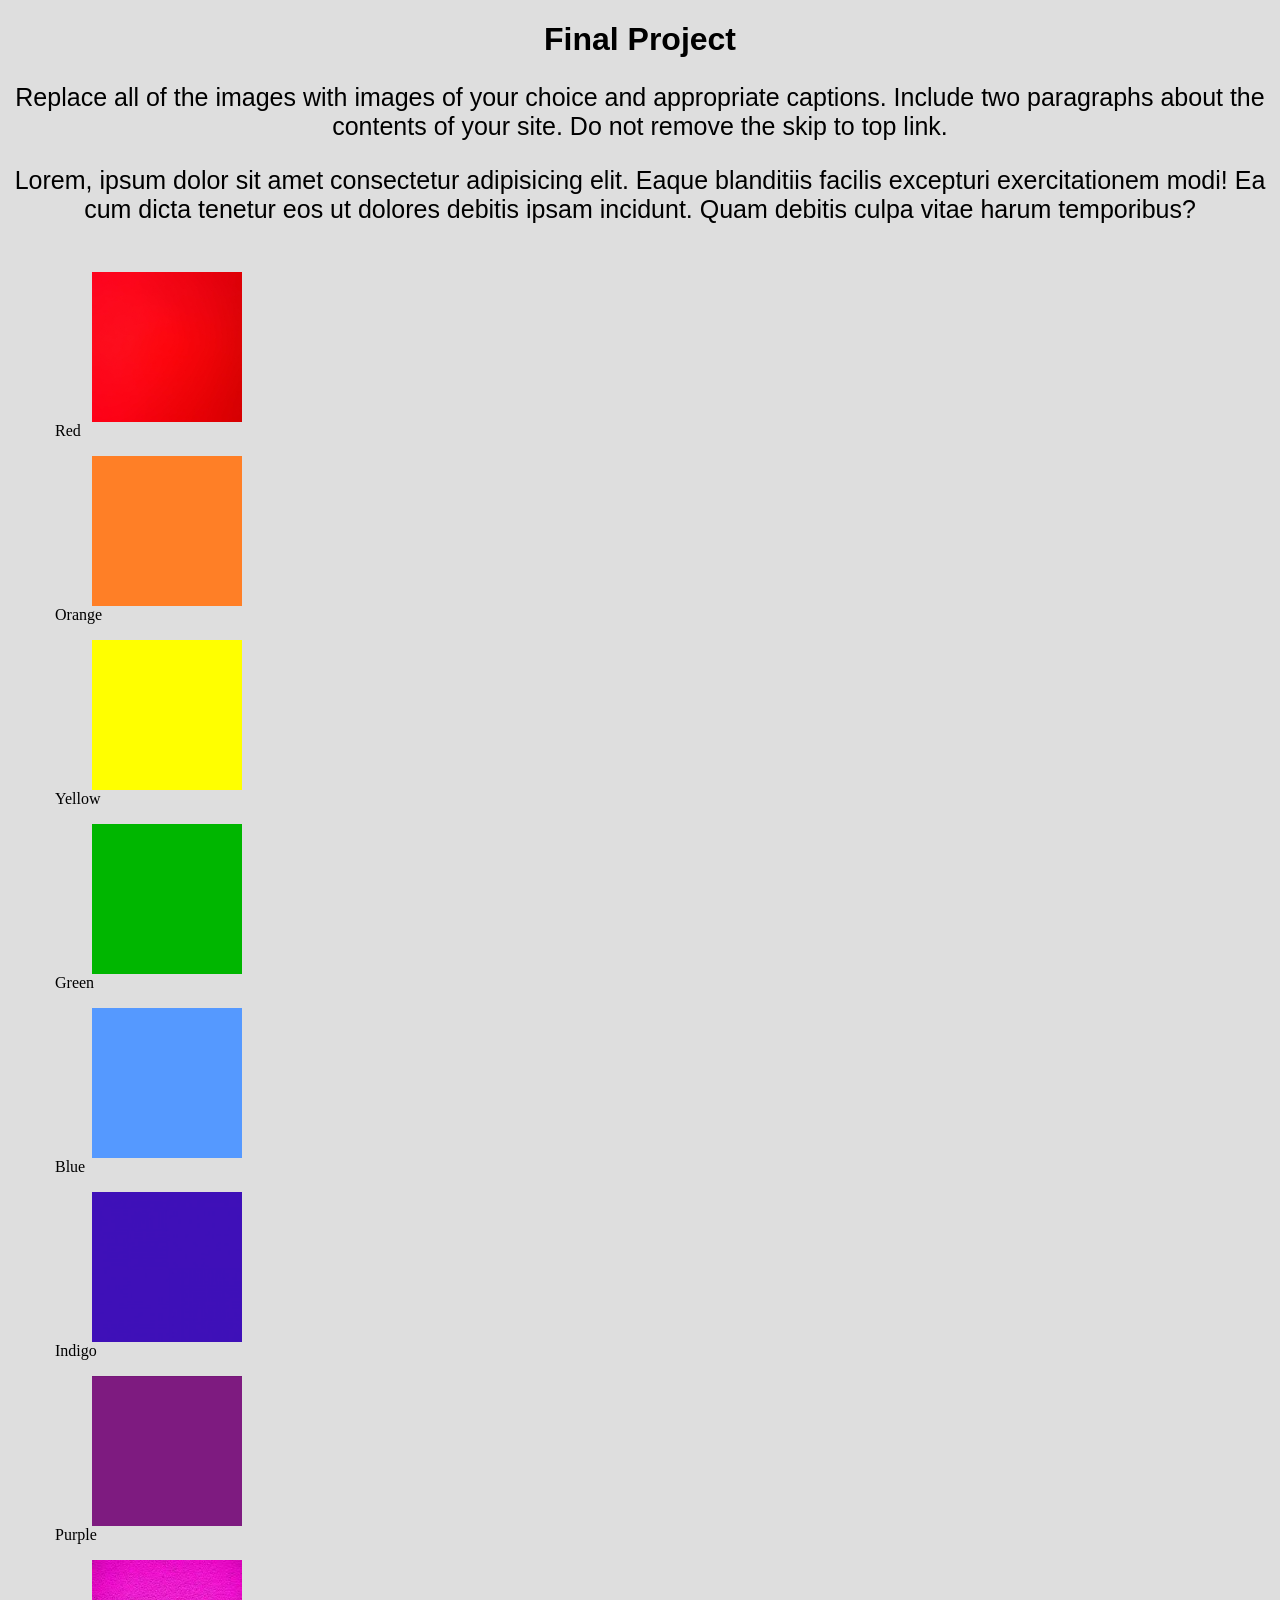
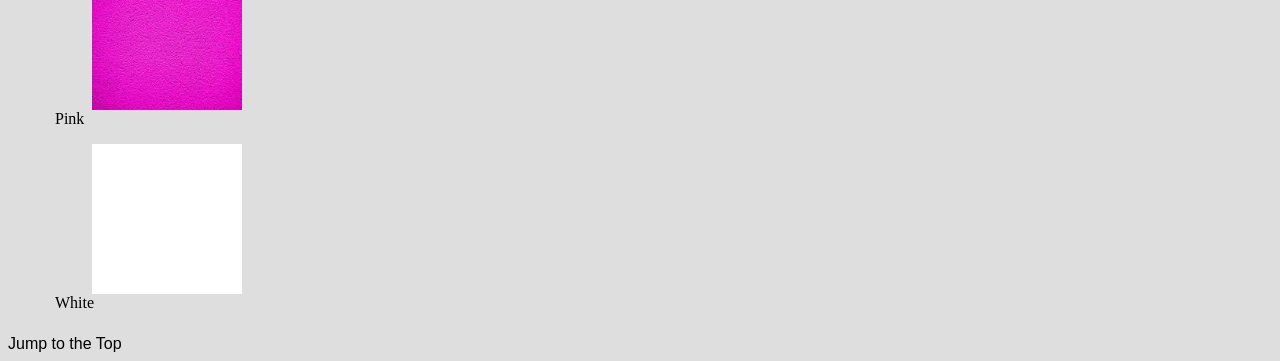
==== final/index.html @ 25160b41 "prep for final Files have been setup for the final project" ====
<!DOCTYPE html>
<html lang="en">

<head>
  <meta charset="UTF-8">
  <meta http-equiv="X-UA-Compatible" content="IE=edge">
  <meta name="viewport" content="width=device-width, initial-scale=1.0">
  <title>Final Project</title>
  <link rel="stylesheet" href="css/style.css">
</head>

<body>
  <header>
    <h1 id="top">Final Project</h1>
  </header>

  <main>
    <p>Replace all of the images with images of your choice and appropriate captions. Include two paragraphs about the contents of your site.  Do not remove the skip to top link.</p>

    <p>Lorem, ipsum dolor sit amet consectetur adipisicing elit. Eaque blanditiis facilis excepturi exercitationem modi! Ea cum dicta tenetur eos ut dolores debitis ipsam incidunt. Quam debitis culpa vitae harum temporibus?</p>
    
    <div class = "grid">
        <figure>
        <img src="images/Red.jpeg" alt="Red" width="200">
        <figcaption>Red</figcaption>
        </figure>
        <figure>
        <img src="images/Orange.png" alt="Orange" width="200">
        <figcaption>Orange</figcaption>
        </figure>
        <figure>
        <img src="images/Yellow.png" alt="Yellow" width="200">
        <figcaption>Yellow</figcaption>
        </figure>
        <figure>
        <img src="images/Green.png" alt="Green" width="200">
        <figcaption>Green</figcaption>
        </figure>
        <figure>
        <img src="images/Blue.png" alt="Blue" width="200">
        <figcaption>Blue</figcaption>
        </figure>
        <figure>
        <img src="images/Indigo.jpeg" alt="Indigo" width="200">
        <figcaption>Indigo</figcaption>
        </figure>
        <figure>
        <img src="images/Purple.png" alt="Purple" width="200">
        <figcaption>Purple</figcaption>
        </figure>
        <figure>
        <img src="images/Pink.jpeg" alt="Pink" width="200">
        <figcaption>Pink</figcaption>
        </figure>
        <figure>
        <img src="images/White.png" alt="White" width="200">
        <figcaption>White</figcaption>
        </figure>
    </div>
  </main>

  <footer>
    <a href="#top">Jump to the Top</a>
  </footer>
</body>

</html>
---- final/css/style.css ----
body {
    background-color: #dedede;
}

h1 {
    text-align: center;
    font-family:Arial, sans-serif;
    font-size: 32px;
}

a {
    color: #000;
    text-decoration: none;
    font-family:Arial, sans-serif;
}

p {
   font-size: 25px;
   font-family:Arial, sans-serif;
}

img{
  width:100%;
}


p{
  text-align:center;
}

div img{
    width:150px;
    height: 150px;
    display:block;
    margin:auto;
}

div{
  display: inline-block;
  width: 24%;
  margin: 5px;
  padding: 2px;
}



























/* 
main {
    border: 5px #000 solid;
    margin: 10px;
}
 */
/* 

.container {
    display: grid;
    grid-template-columns: 1fr;
    justify-items: center;
}
 */
/* img{
    width: 200px;
    height: 200px;
    padding: 5px;
} */

/* .child {
    position: relative;
    display: inline-block;
    border: 5px black solid;
    margin: 5px;
    border-radius: 5px;
} */

/* 

.label {
    display: none;
    position: absolute;
    top: 40%;
    left: 40%;
} */
/* 
.button {
    display: inline-block;
    border: 2px solid #000;
    padding: 5px;
    border-radius: 25px;
}
 */
/* 
.button:hover {
    background-color:#fff;
} */

/* 
footer {
    display: flex;
    justify-content: center;
} */

/* 
header {
    border-radius: 5px;
    border: 5px #000 solid;
    margin: 10px;
} */

/* 
.label {
    display: none;
    position: absolute;
    top: 40%;
    left: 40%;
} */
/* 
.child:hover .label {
    display: block;
} */
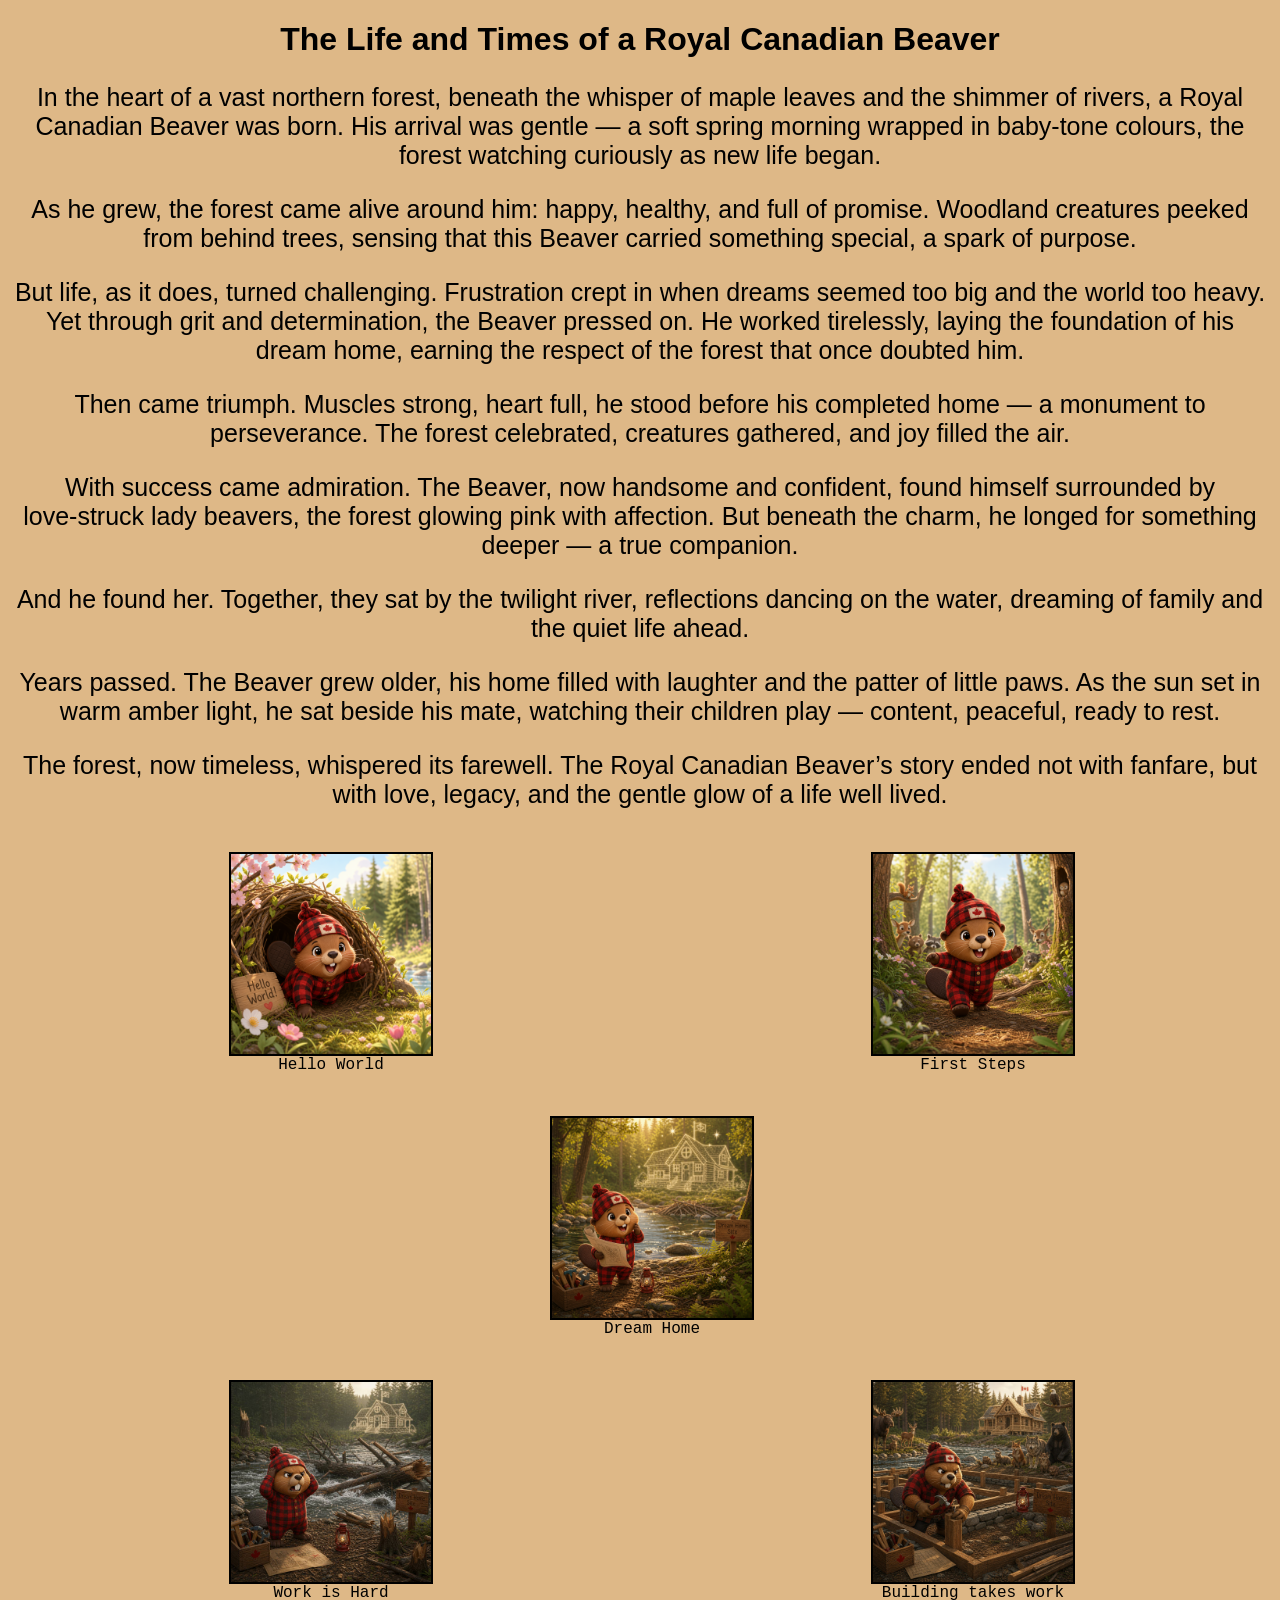
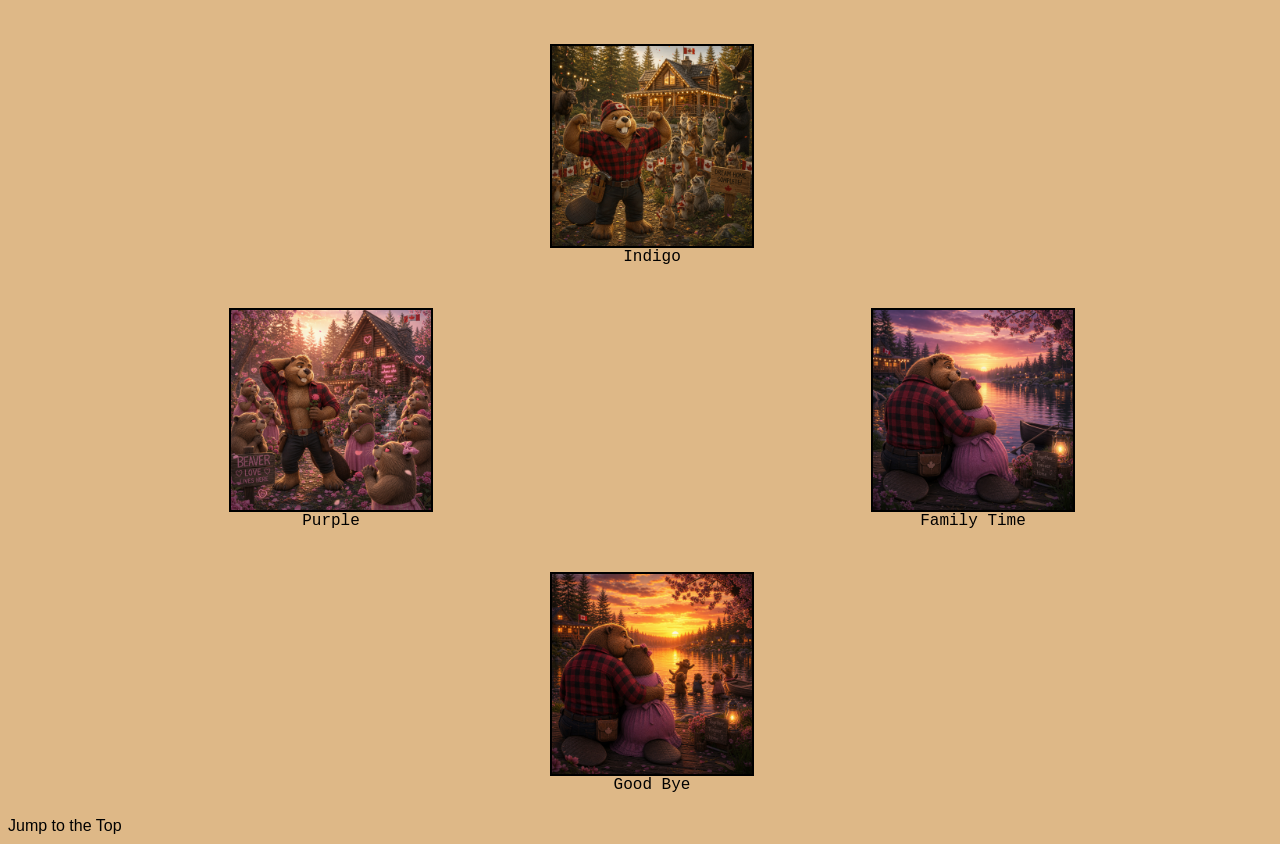
==== commit 570ed976: "Final Project This is all the work done for the final" ====
--- a/final/index.html
+++ b/final/index.html
@@ -11,50 +11,55 @@
 
 <body>
   <header>
-    <h1 id="top">Final Project</h1>
+    <h1 id="top">The Life and Times of a Royal Canadian Beaver</h1>
   </header>
 
   <main>
-    <p>Replace all of the images with images of your choice and appropriate captions. Include two paragraphs about the contents of your site.  Do not remove the skip to top link.</p>
+    <p>In the heart of a vast northern forest, beneath the whisper of maple leaves and the shimmer of rivers, a Royal Canadian Beaver was born. His arrival was gentle — a soft spring morning wrapped in baby‑tone colours, the forest watching curiously as new life began.</p>
+    <p>As he grew, the forest came alive around him: happy, healthy, and full of promise. Woodland creatures peeked from behind trees, sensing that this Beaver carried something special, a spark of purpose.</p>
+    <p>But life, as it does, turned challenging. Frustration crept in when dreams seemed too big and the world too heavy. Yet through grit and determination, the Beaver pressed on. He worked tirelessly, laying the foundation of his dream home, earning the respect of the forest that once doubted him.</p>
+    <p>Then came triumph. Muscles strong, heart full, he stood before his completed home — a monument to perseverance. The forest celebrated, creatures gathered, and joy filled the air.</p>
+    <p>With success came admiration. The Beaver, now handsome and confident, found himself surrounded by love‑struck lady beavers, the forest glowing pink with affection. But beneath the charm, he longed for something deeper — a true companion.</p>
+    <p>And he found her. Together, they sat by the twilight river, reflections dancing on the water, dreaming of family and the quiet life ahead.</p>
+    <p>Years passed. The Beaver grew older, his home filled with laughter and the patter of little paws. As the sun set in warm amber light, he sat beside his mate, watching their children play — content, peaceful, ready to rest.</p>
+    <p>The forest, now timeless, whispered its farewell. The Royal Canadian Beaver’s story ended not with fanfare, but with love, legacy, and the gentle glow of a life well lived.</p>
 
-    <p>Lorem, ipsum dolor sit amet consectetur adipisicing elit. Eaque blanditiis facilis excepturi exercitationem modi! Ea cum dicta tenetur eos ut dolores debitis ipsam incidunt. Quam debitis culpa vitae harum temporibus?</p>
-    
     <div class = "grid">
         <figure>
-        <img src="images/Red.jpeg" alt="Red" width="200">
-        <figcaption>Red</figcaption>
+        <img src="images/HelloWorld.png" alt="The beaver is ready to enter this world and say hello." width="200">
+        <figcaption>Hello World</figcaption>
         </figure>
         <figure>
-        <img src="images/Orange.png" alt="Orange" width="200">
-        <figcaption>Orange</figcaption>
+        <img src="images/FirstSteps.png" alt="The beaver takes its first few steps in this new world." width="200">
+        <figcaption>First Steps</figcaption>
         </figure>
         <figure>
-        <img src="images/Yellow.png" alt="Yellow" width="200">
-        <figcaption>Yellow</figcaption>
+        <img src="images/DreamHome.png" alt="The beaver sees what a dream home could look like" width="200">
+        <figcaption>Dream Home</figcaption>
         </figure>
         <figure>
-        <img src="images/Green.png" alt="Green" width="200">
-        <figcaption>Green</figcaption>
+        <img src="images/HardWork.png" alt="The Beaver in a moment of frustration" width="200">
+        <figcaption>Work is Hard</figcaption>
         </figure>
         <figure>
-        <img src="images/Blue.png" alt="Blue" width="200">
-        <figcaption>Blue</figcaption>
+        <img src="images/Construction.png" alt="The beaver pushing forward and proving that the dream home really can become real." width="200">
+        <figcaption>Building takes work</figcaption>
         </figure>
         <figure>
-        <img src="images/Indigo.jpeg" alt="Indigo" width="200">
+        <img src="images/HomeSweetHome.png" alt="The Beaver standing strong, proud, and joyful in front of the fully built dream home, with the forest celebrating right alongside it" width="200">
         <figcaption>Indigo</figcaption>
         </figure>
         <figure>
-        <img src="images/Purple.png" alt="Purple" width="200">
+        <img src="images/LoveStruck.png" alt="The Beaver basking in a forest full of flirtatious energy, with a whole crowd of heart‑eyed lady beavers admiring him and his impressive home" width="200">
         <figcaption>Purple</figcaption>
         </figure>
         <figure>
-        <img src="images/Pink.jpeg" alt="Pink" width="200">
-        <figcaption>Pink</figcaption>
+        <img src="images/FamilyTime.png" alt="A calm, intimate twilight moment between the Beaver and its mate, the river glowing softly as they look toward a future together" width="200">
+        <figcaption>Family Time</figcaption>
         </figure>
-        <figure>
-        <img src="images/White.png" alt="White" width="200">
-        <figcaption>White</figcaption>
+        <figure class="last">
+        <img src="images/GoodBye.png" alt="a warm amber farewell to the Royal Canadian Beaver’s long, full life" width="200">
+        <figcaption>Good Bye</figcaption>
         </figure>
     </div>
   </main>
--- a/final/css/style.css
+++ b/final/css/style.css
@@ -1,5 +1,6 @@
 body {
     background-color: #dedede;
+    font-family:'Courier New', Courier, monospace;
 }
 
 h1 {
@@ -21,16 +22,16 @@
 
 img{
   width:100%;
+  border: 2px solid black;
 }
-
 
 p{
   text-align:center;
 }
 
 div img{
-    width:150px;
-    height: 150px;
+    width:200px;
+    height: 200px;
     display:block;
     margin:auto;
 }
@@ -42,15 +43,68 @@
   padding: 2px;
 }
 
+figcaption {
+    text-align: center;
+}
 
+.grid {
+    display:grid;
+    grid-row-gap: 10px;
+    grid-column-gap: 10px;
+    width: 100%
+}
 
+@media all and (min-width: 772px){
+    body {
+        background-color:antiquewhite;
+    }
 
+    .grid {
+        grid-template-columns: 50% 50%;
+    }
 
+    figure img{
+        border-radius: 50%;
+    }
 
+    figure.last {
+        grid-column-start: 1;
+        grid-column-end: 3;
+    }
+}
 
+@media all and (min-width: 992px){
+    body {
+        background-color:burlywood;
+    }
 
+    figure img{
+        border-radius: 0%;
+    }
 
+    figure:nth-child(3n){
+        grid-column-start: 1;
+        grid-column-end: 3;
+    }
+}
 
+@media all and (prefers-reduced-motion: reduce){
+    html {
+        scroll-behavior: smooth ;
+    }
+}
+
+@media all and (prefers-color-scheme: dark){
+    html {
+        scroll-behavior: smooth ;
+    }
+    
+    figure {
+        background-color:dimgrey ;
+        color: gold;
+        border-color: #000;
+    }
+}
 
 
 
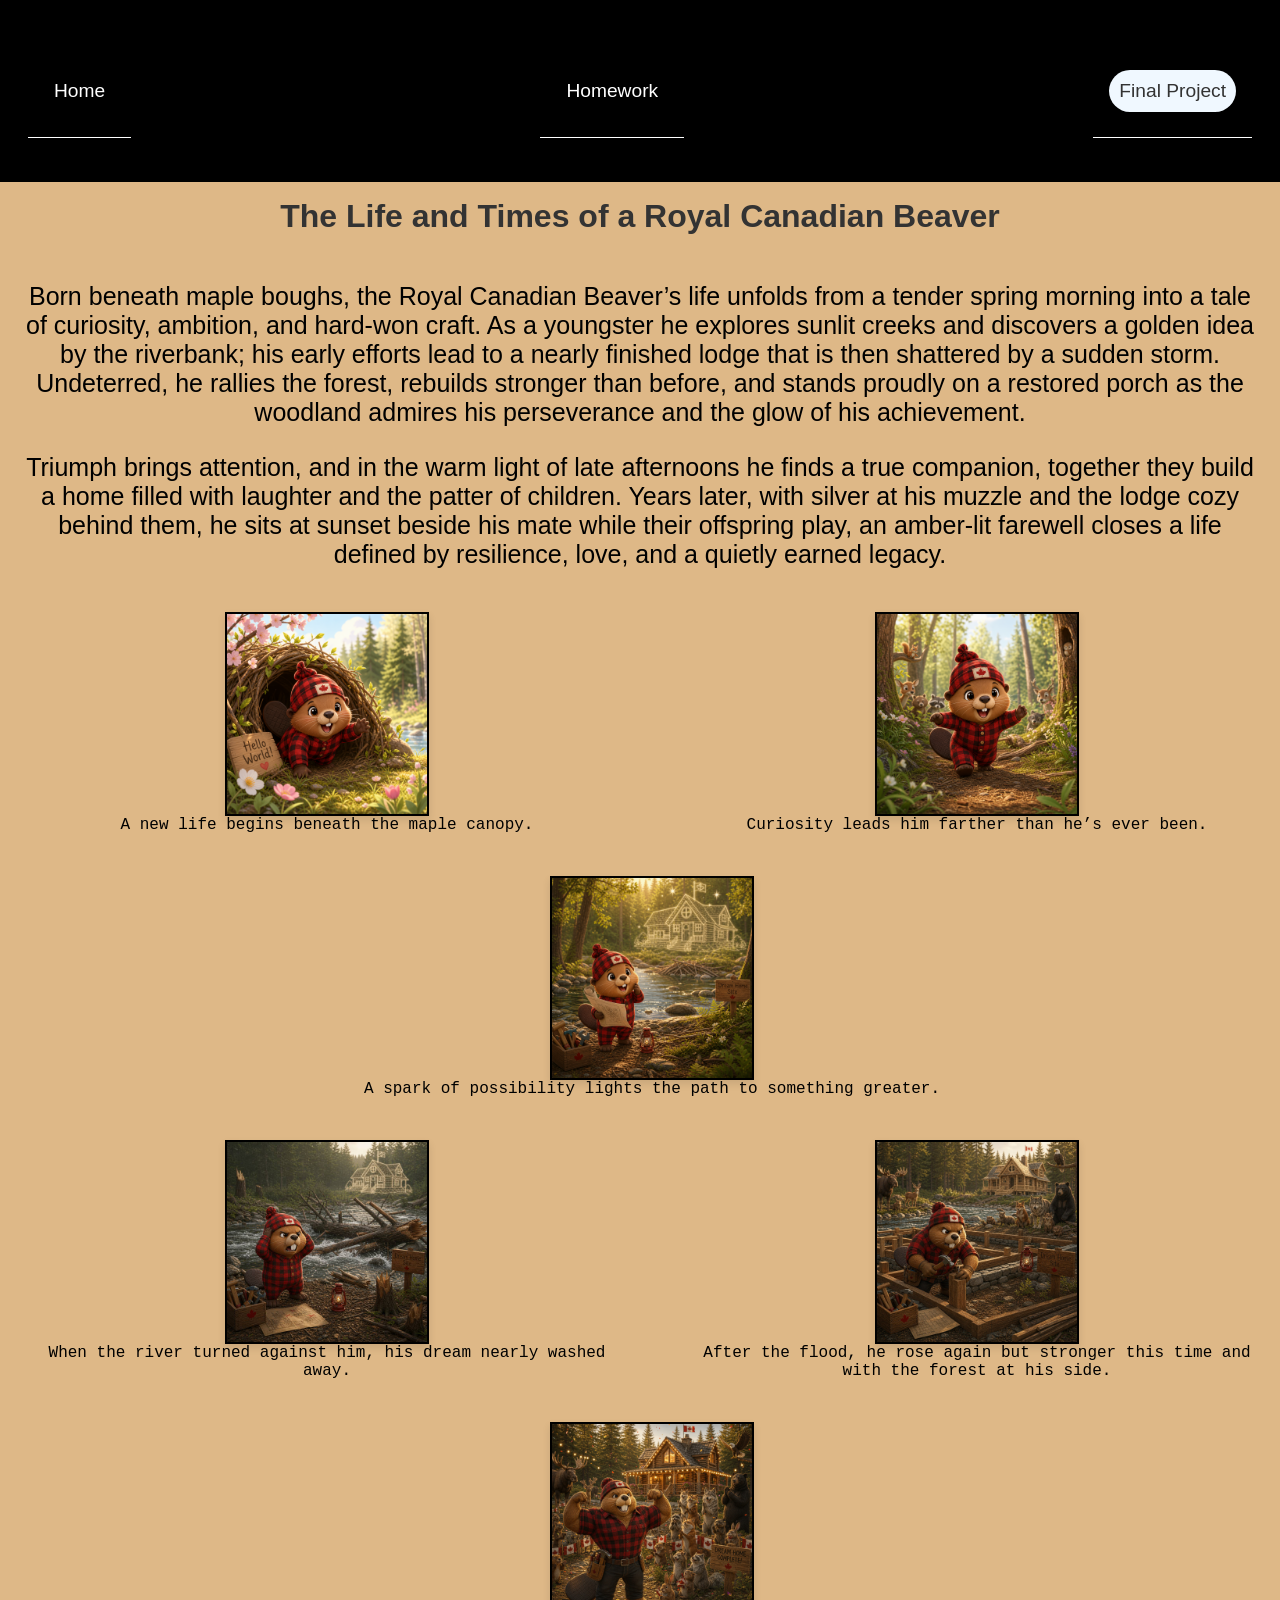
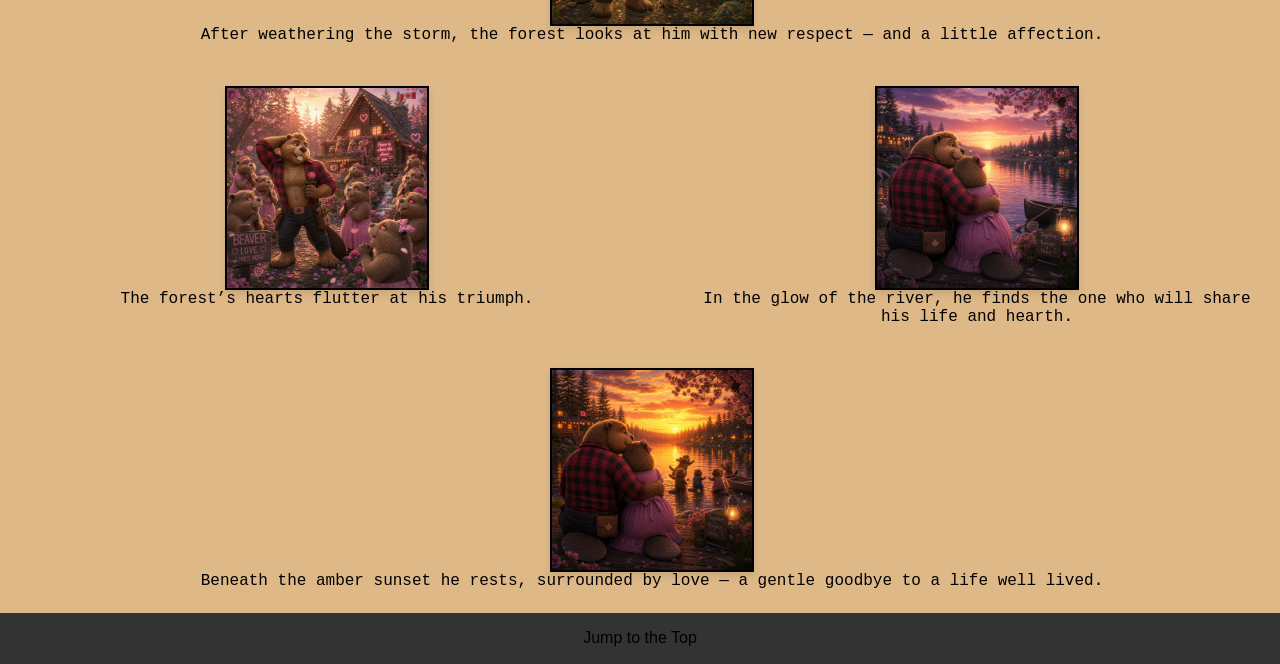
==== commit edc7a5c2: "Final Project Cleanup of the Final project> this is now a complete site and ready to be submitted" ====
--- a/final/index.html
+++ b/final/index.html
@@ -6,60 +6,60 @@
   <meta http-equiv="X-UA-Compatible" content="IE=edge">
   <meta name="viewport" content="width=device-width, initial-scale=1.0">
   <title>Final Project</title>
+  <link rel="stylesheet" href="/css/style.css">
   <link rel="stylesheet" href="css/style.css">
+  <script src="/js/script.js"></script>
 </head>
-
 <body>
+  <nav id="navbar">
+		<ul>
+			<li><a href="/#">Home</a></li>
+			<li><a href="/homework/index.html">Homework</a></li>
+			<li><a class="active" href="/final/index.html">Final Project</a></li>
+		</ul>
+	</nav>
   <header>
     <h1 id="top">The Life and Times of a Royal Canadian Beaver</h1>
   </header>
-
   <main>
-    <p>In the heart of a vast northern forest, beneath the whisper of maple leaves and the shimmer of rivers, a Royal Canadian Beaver was born. His arrival was gentle — a soft spring morning wrapped in baby‑tone colours, the forest watching curiously as new life began.</p>
-    <p>As he grew, the forest came alive around him: happy, healthy, and full of promise. Woodland creatures peeked from behind trees, sensing that this Beaver carried something special, a spark of purpose.</p>
-    <p>But life, as it does, turned challenging. Frustration crept in when dreams seemed too big and the world too heavy. Yet through grit and determination, the Beaver pressed on. He worked tirelessly, laying the foundation of his dream home, earning the respect of the forest that once doubted him.</p>
-    <p>Then came triumph. Muscles strong, heart full, he stood before his completed home — a monument to perseverance. The forest celebrated, creatures gathered, and joy filled the air.</p>
-    <p>With success came admiration. The Beaver, now handsome and confident, found himself surrounded by love‑struck lady beavers, the forest glowing pink with affection. But beneath the charm, he longed for something deeper — a true companion.</p>
-    <p>And he found her. Together, they sat by the twilight river, reflections dancing on the water, dreaming of family and the quiet life ahead.</p>
-    <p>Years passed. The Beaver grew older, his home filled with laughter and the patter of little paws. As the sun set in warm amber light, he sat beside his mate, watching their children play — content, peaceful, ready to rest.</p>
-    <p>The forest, now timeless, whispered its farewell. The Royal Canadian Beaver’s story ended not with fanfare, but with love, legacy, and the gentle glow of a life well lived.</p>
-
+    <p>Born beneath maple boughs, the Royal Canadian Beaver’s life unfolds from a tender spring morning into a tale of curiosity, ambition, and hard‑won craft. As a youngster he explores sunlit creeks and discovers a golden idea by the riverbank; his early efforts lead to a nearly finished lodge that is then shattered by a sudden storm. Undeterred, he rallies the forest, rebuilds stronger than before, and stands proudly on a restored porch as the woodland admires his perseverance and the glow of his achievement.</p>
+    <p>Triumph brings attention, and in the warm light of late afternoons he finds a true companion, together they build a home filled with laughter and the patter of children. Years later, with silver at his muzzle and the lodge cozy behind them, he sits at sunset beside his mate while their offspring play, an amber‑lit farewell closes a life defined by resilience, love, and a quietly earned legacy.</p>
     <div class = "grid">
         <figure>
-        <img src="images/HelloWorld.png" alt="The beaver is ready to enter this world and say hello." width="200">
-        <figcaption>Hello World</figcaption>
+        <img src="images/HelloWorld.png" alt="A newborn Royal Canadian Beaver opening its eyes in a quiet northern forest." width="200">
+        <figcaption>A new life begins beneath the maple canopy.</figcaption>
         </figure>
         <figure>
-        <img src="images/FirstSteps.png" alt="The beaver takes its first few steps in this new world." width="200">
-        <figcaption>First Steps</figcaption>
+        <img src="images/FirstSteps.png" alt="A curious young Royal Canadian Beaver venturing beyond the family lodge into the wider forest." width="200">
+        <figcaption>Curiosity leads him farther than he’s ever been.</figcaption>
         </figure>
         <figure>
-        <img src="images/DreamHome.png" alt="The beaver sees what a dream home could look like" width="200">
-        <figcaption>Dream Home</figcaption>
+        <img src="images/DreamHome.png" alt="The young Royal Canadian Beaver discovers a glinting idea by the riverbank." width="200">
+        <figcaption>A spark of possibility lights the path to something greater.</figcaption>
         </figure>
         <figure>
-        <img src="images/HardWork.png" alt="The Beaver in a moment of frustration" width="200">
-        <figcaption>Work is Hard</figcaption>
+        <img src="images/HardWork.png" alt="The Royal Canadian Beaver faces disaster as a sudden storm and rising river overwhelm his nearly finished lodge." width="200">
+        <figcaption>When the river turned against him, his dream nearly washed away.</figcaption>
         </figure>
         <figure>
-        <img src="images/Construction.png" alt="The beaver pushing forward and proving that the dream home really can become real." width="200">
-        <figcaption>Building takes work</figcaption>
+        <img src="images/Construction.png" alt="The Royal Canadian Beaver stands before the restored lodge, receiving admiration from the forest after his comeback." width="200">
+        <figcaption>After the flood, he rose again but stronger this time and with the forest at his side.</figcaption>
         </figure>
         <figure>
-        <img src="images/HomeSweetHome.png" alt="The Beaver standing strong, proud, and joyful in front of the fully built dream home, with the forest celebrating right alongside it" width="200">
-        <figcaption>Indigo</figcaption>
+        <img src="images/HomeSweetHome.png" alt="The Royal Canadian Beaver stands before the restored lodge, receiving admiration from the forest after his comeback" width="200">
+        <figcaption>After weathering the storm, the forest looks at him with new respect — and a little affection.</figcaption>
         </figure>
         <figure>
-        <img src="images/LoveStruck.png" alt="The Beaver basking in a forest full of flirtatious energy, with a whole crowd of heart‑eyed lady beavers admiring him and his impressive home" width="200">
-        <figcaption>Purple</figcaption>
+        <img src="images/LoveStruck.png" alt="The Royal Canadian Beaver stands proudly on the restored lodge’s porch as a crowd of admiring lady beavers gathers below." width="200">
+        <figcaption>The forest’s hearts flutter at his triumph.</figcaption>
         </figure>
         <figure>
-        <img src="images/FamilyTime.png" alt="A calm, intimate twilight moment between the Beaver and its mate, the river glowing softly as they look toward a future together" width="200">
-        <figcaption>Family Time</figcaption>
+        <img src="images/FamilyTime.png" alt="The Royal Canadian Beaver finds his true companion beside the river under a golden late‑afternoon light" width="200">
+        <figcaption>In the glow of the river, he finds the one who will share his life and hearth.</figcaption>
         </figure>
         <figure class="last">
-        <img src="images/GoodBye.png" alt="a warm amber farewell to the Royal Canadian Beaver’s long, full life" width="200">
-        <figcaption>Good Bye</figcaption>
+        <img src="images/GoodBye.png" alt="An old Royal Canadian Beaver sits on the lodge porch at sunset, his mate at his side while their children play nearby." width="200">
+        <figcaption>Beneath the amber sunset he rests, surrounded by love — a gentle goodbye to a life well lived.</figcaption>
         </figure>
     </div>
   </main>
--- a/css/style.css
+++ b/css/style.css
@@ -0,0 +1,295 @@
+html{
+    font-family: 'Poppins', sans-serif;
+}
+
+body{
+    background-color: #f5f5f5;
+    margin: 0%;
+}
+
+p {
+    margin: 2vw;
+}
+
+a {
+    padding: 10px 15px;
+    border-radius: 25px;
+}
+
+nav {
+    background-color: black;
+    color:black;
+    padding: 1rem;
+    border-width: 1vw;
+    border-style: solid;
+    border-color: black;
+    position: sticky;
+    top: 0px;
+}
+
+nav ul {
+    list-style: disclosure-closed;
+    text-align: initial;
+    padding: 0px;
+}
+
+nav ul li{
+    border-bottom: 1px solid white;
+}
+
+
+li.active {
+    list-style: disclosure-open;
+    text-decoration: underline;
+}
+
+.active {
+    background-color:aliceblue;
+    color: #333;
+}
+
+nav ul li a {
+    text-decoration: none;
+    margin: 2vw 1rem;
+    padding: 10px;
+    font-size: 1.2rem;
+    display: block;
+    color: #fff;
+    text-align: center;
+}
+
+nav a:hover, nav a:focus {
+    color: yellow;
+    background-color:darksalmon;
+}
+
+a.button {
+    text-decoration: none;
+    color: white;
+    background-color: dimgray;
+    padding: 5px 15px;
+    border-radius: 25px;
+}
+
+a.button:hover, a.button:focus{
+    text-decoration: none;
+    color: yellow;
+    background-color: black;
+    padding: 5px 15px;
+    border-radius: 25px;
+}
+
+footer {
+    background-color: #333;
+    color: #fff;
+    padding: 1rem;
+    text-align: center;
+    bottom: 0;
+}
+
+footer p {
+    font-size: 0.5rem;
+    line-height: 0.5rem;
+}
+
+h1 {
+    color: #333;
+    text-align: center;
+    margin-top: 0rem;
+    padding-top: 1rem;
+}
+
+h2 {
+    color: #333;
+    text-align: center;
+}
+
+section{
+    padding: 0 ;
+    margin: 0 ;
+}
+
+.gallery {
+    display: grid;
+    grid-template-columns: 90vw;
+    justify-content: space-evenly;
+    border-width: 2vw;
+    padding: 2vw;
+    border-color: burlywood;
+    border-style: ridge;
+    background-color: ghostwhite;
+}
+
+.photo{
+    width: 100%;
+    align-content: center;
+}
+
+.preview {
+    width: 150px;
+    height: 150px;
+    text-align: center;
+    align-content: center;
+    border: 1px ridge burlywood;
+    margin: auto;
+    margin-bottom: 5vh;
+    background-size: 100% 100%;
+}
+
+img {
+    width: 100%;
+    height: auto;
+    border-radius: 0.5rem;
+    box-shadow: 0 4px 8px rgba(0, 0, 0, 0.1);
+}
+
+
+
+@media all and (min-width: 600px) {
+    nav ul {
+        display: flex;
+        justify-content: space-between;
+    }
+
+    nav ul li {
+        align-self: center;
+    }
+
+    body{
+        background-color: lightgrey;
+    }
+
+    .gallery {
+        grid-template-columns: 45vw 45vw;
+    }
+
+    .photo:nth-child(3n){
+        grid-column: 1 / span 2;
+    }
+
+    .preview {
+        height: 200px;
+        width: 200px;;
+    }
+}
+
+@media all and (min-width: 1200px) {
+    body{
+        background-color: antiquewhite;
+    }
+
+    .gallery {
+        grid-template-columns: 30vw 30vw 30vw; 
+    }
+
+    .photo:nth-child(3n){
+        grid-column: auto
+    }
+
+    .preview {
+        height: 300px;
+        width: 300px;
+        left: 50vw;
+        bottom: 10vh;
+    }
+}
+
+@media (prefers-color-scheme: dark) {
+
+    body {
+        background-color: #1e1e1e;
+        color: #e8e8e8;
+    }
+
+    html {
+        color-scheme: dark;
+    }
+
+    p {
+        color: #e0e0e0;
+    }
+
+    h1, h2 {
+        color: #f0f0f0;
+    }
+
+    a {
+        color: #9ecbff;
+    }
+
+    a:hover, a:focus {
+        color: #ffe27a;
+    }
+
+    nav {
+        background-color: #111;
+        color: #eee;
+        border-color: #222;
+    }
+
+    nav ul li {
+        border-bottom: 1px solid #555;
+    }
+
+    nav a {
+        color: #f5f5f5;
+        background-color: transparent;
+    }
+
+    nav a:hover, nav a:focus {
+        color: #ffe27a;
+        background-color: #663a2f; /* darkened darksalmon */
+    }
+
+    .active {
+        background-color: #2a2a2a;
+        color: #f5d97a;
+    }
+
+    a.button {
+        background-color: #444;
+        color: #fff;
+    }
+
+    a.button:hover, a.button:focus {
+        background-color: #000;
+        color: #ffe27a;
+    }
+
+    .gallery {
+        background-color: #2b2b2b;
+        border-color: #8b6a3f; /* darkened burlywood */
+    }
+
+    .preview {
+        border-color: #8b6a3f;
+        background-color: #1f1f1f;
+    }
+
+    img {
+        box-shadow: 0 4px 8px rgba(0, 0, 0, 0.6);
+    }
+
+    footer {
+        background-color: #111;
+        color: #ccc;
+    }
+
+    footer p {
+        color: #aaa;
+    }
+
+    figure {
+        background-color: #2b2b2b;
+        color: #f5d97a;
+        border: 2px solid #444;
+    }
+
+    figure a {
+        color: #ffd86b;
+    }
+
+    figure figcaption {
+        color: #cfcfcf;
+    }
+}
--- a/final/css/style.css
+++ b/final/css/style.css
@@ -13,6 +13,8 @@
     color: #000;
     text-decoration: none;
     font-family:Arial, sans-serif;
+    padding: 10px 15px;
+    border-radius: 25px;
 }
 
 p {
@@ -88,24 +90,72 @@
     }
 }
 
+@media all and (min-width: 1200px) {
+    
+    nav ul {
+        display: flex;
+        justify-content: space-between;
+    }
+
+    nav ul li {
+        align-self: center;
+    }
+
+    nav {
+        display: block;
+        width: auto;
+    }
+
+    header{
+        display: block;
+        align-content: center;
+    }
+
+    main {
+        grid-column-start: 1;
+        grid-column-end: 3;
+        display: block;
+    }
+
+    footer{
+        grid-column-start: 1;
+        grid-column-end: 3;
+    }
+}
+
 @media all and (prefers-reduced-motion: reduce){
     html {
         scroll-behavior: smooth ;
     }
 }
 
-@media all and (prefers-color-scheme: dark){
-    html {
-        scroll-behavior: smooth ;
+@media (prefers-color-scheme: dark) {
+    body {
+        background-color: #1e1e1e;   
+        color: #e8e8e8;
     }
     
     figure {
-        background-color:dimgrey ;
-        color: gold;
-        border-color: #000;
-    }
-}
-
+        background-color: #2b2b2b; 
+        color: #f5d97a;              
+        border: 2px solid #444;      
+    }
+
+    figure figcaption {
+        color: #e6e6e6;              
+    }
+
+    a {
+        color: #fff;
+        text-decoration: none;
+        font-family:Arial, sans-serif;
+    }
+
+    a:hover, a:active {
+        background-color: #fff;
+        color: #000;
+    }
+}
 
 
 
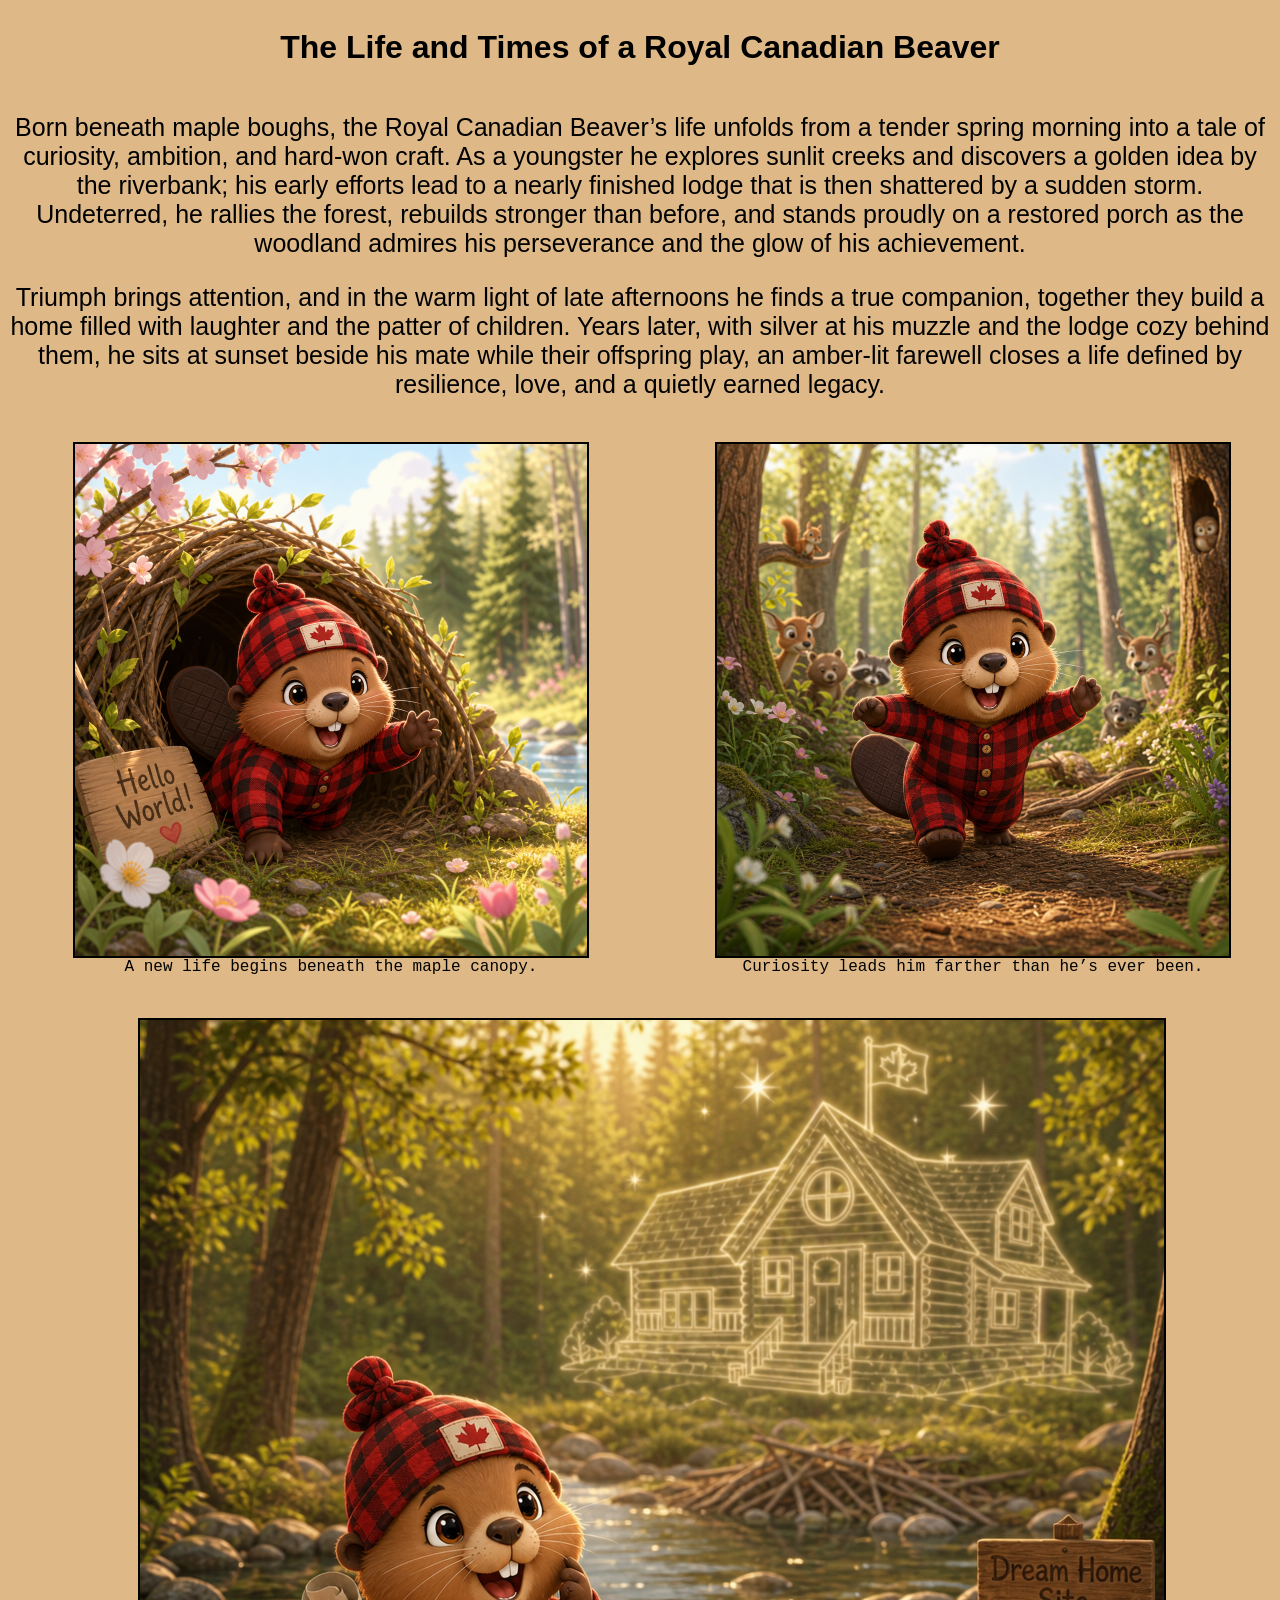
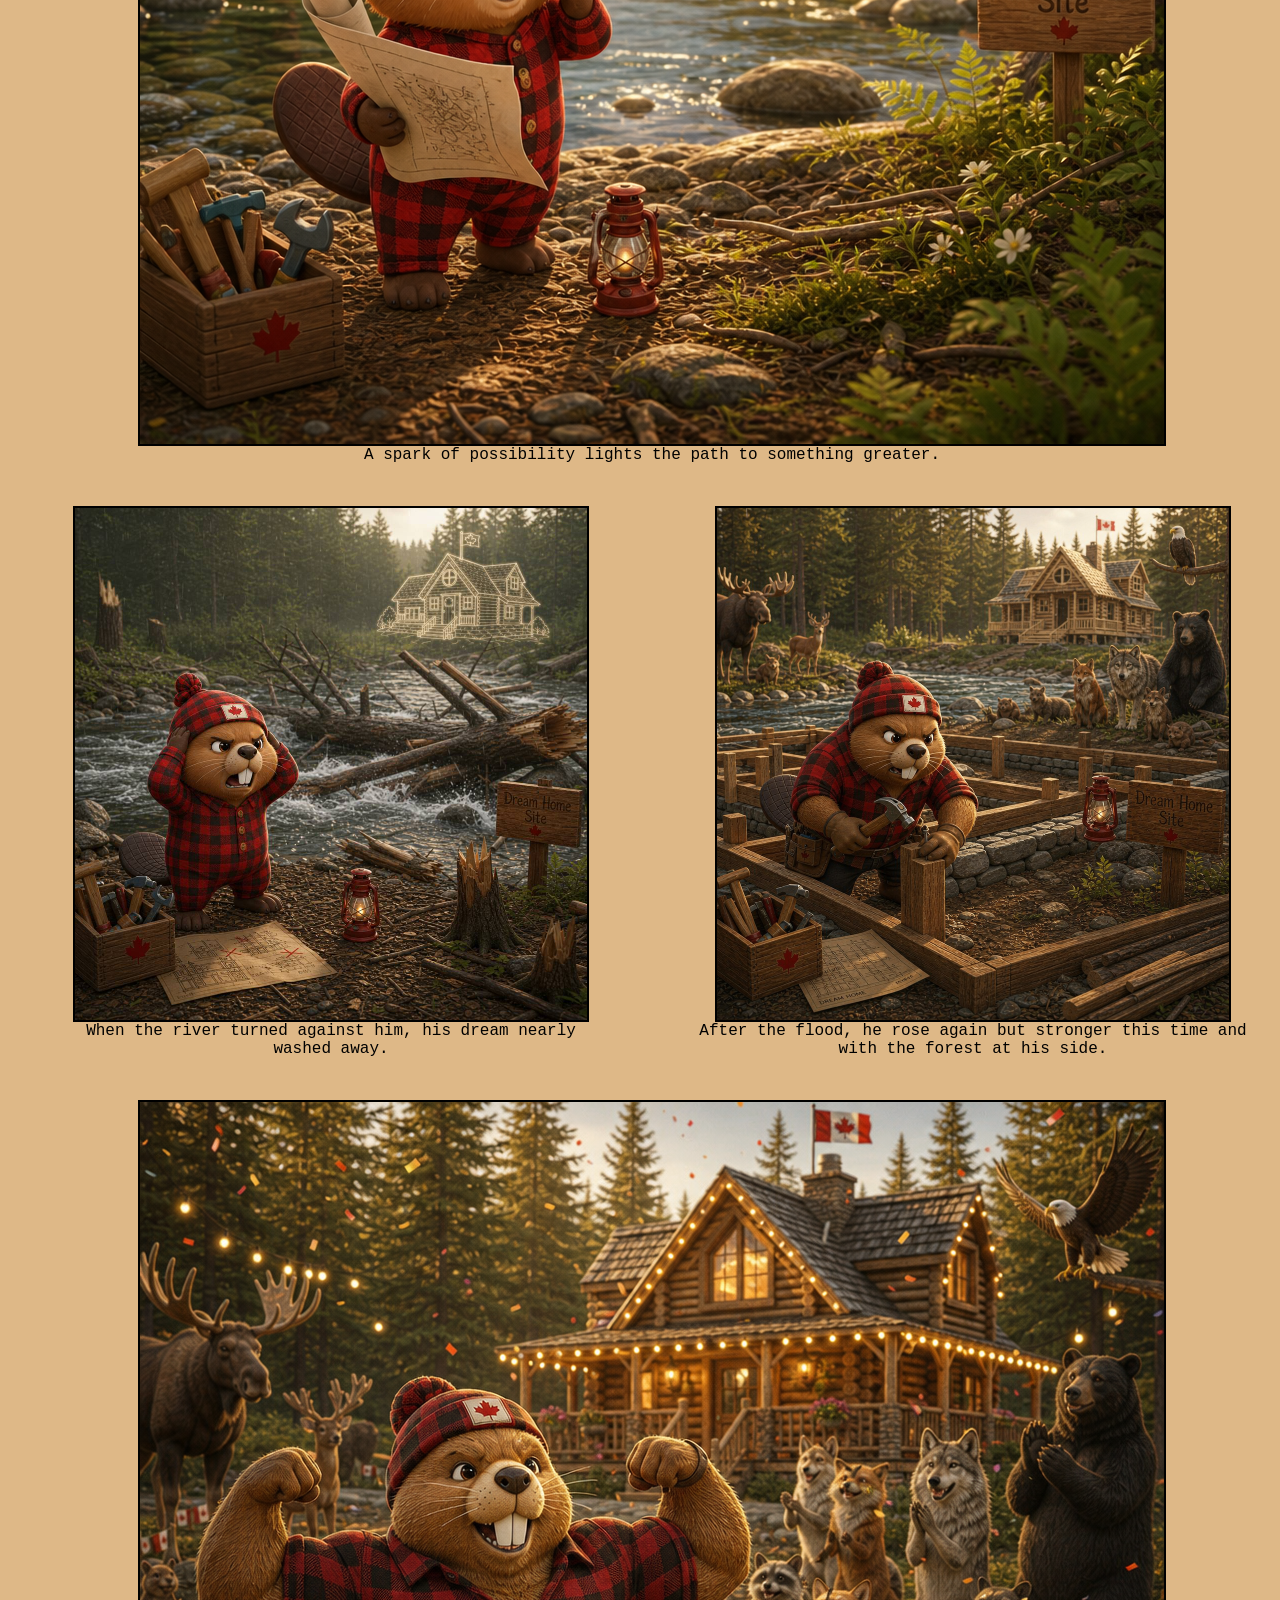
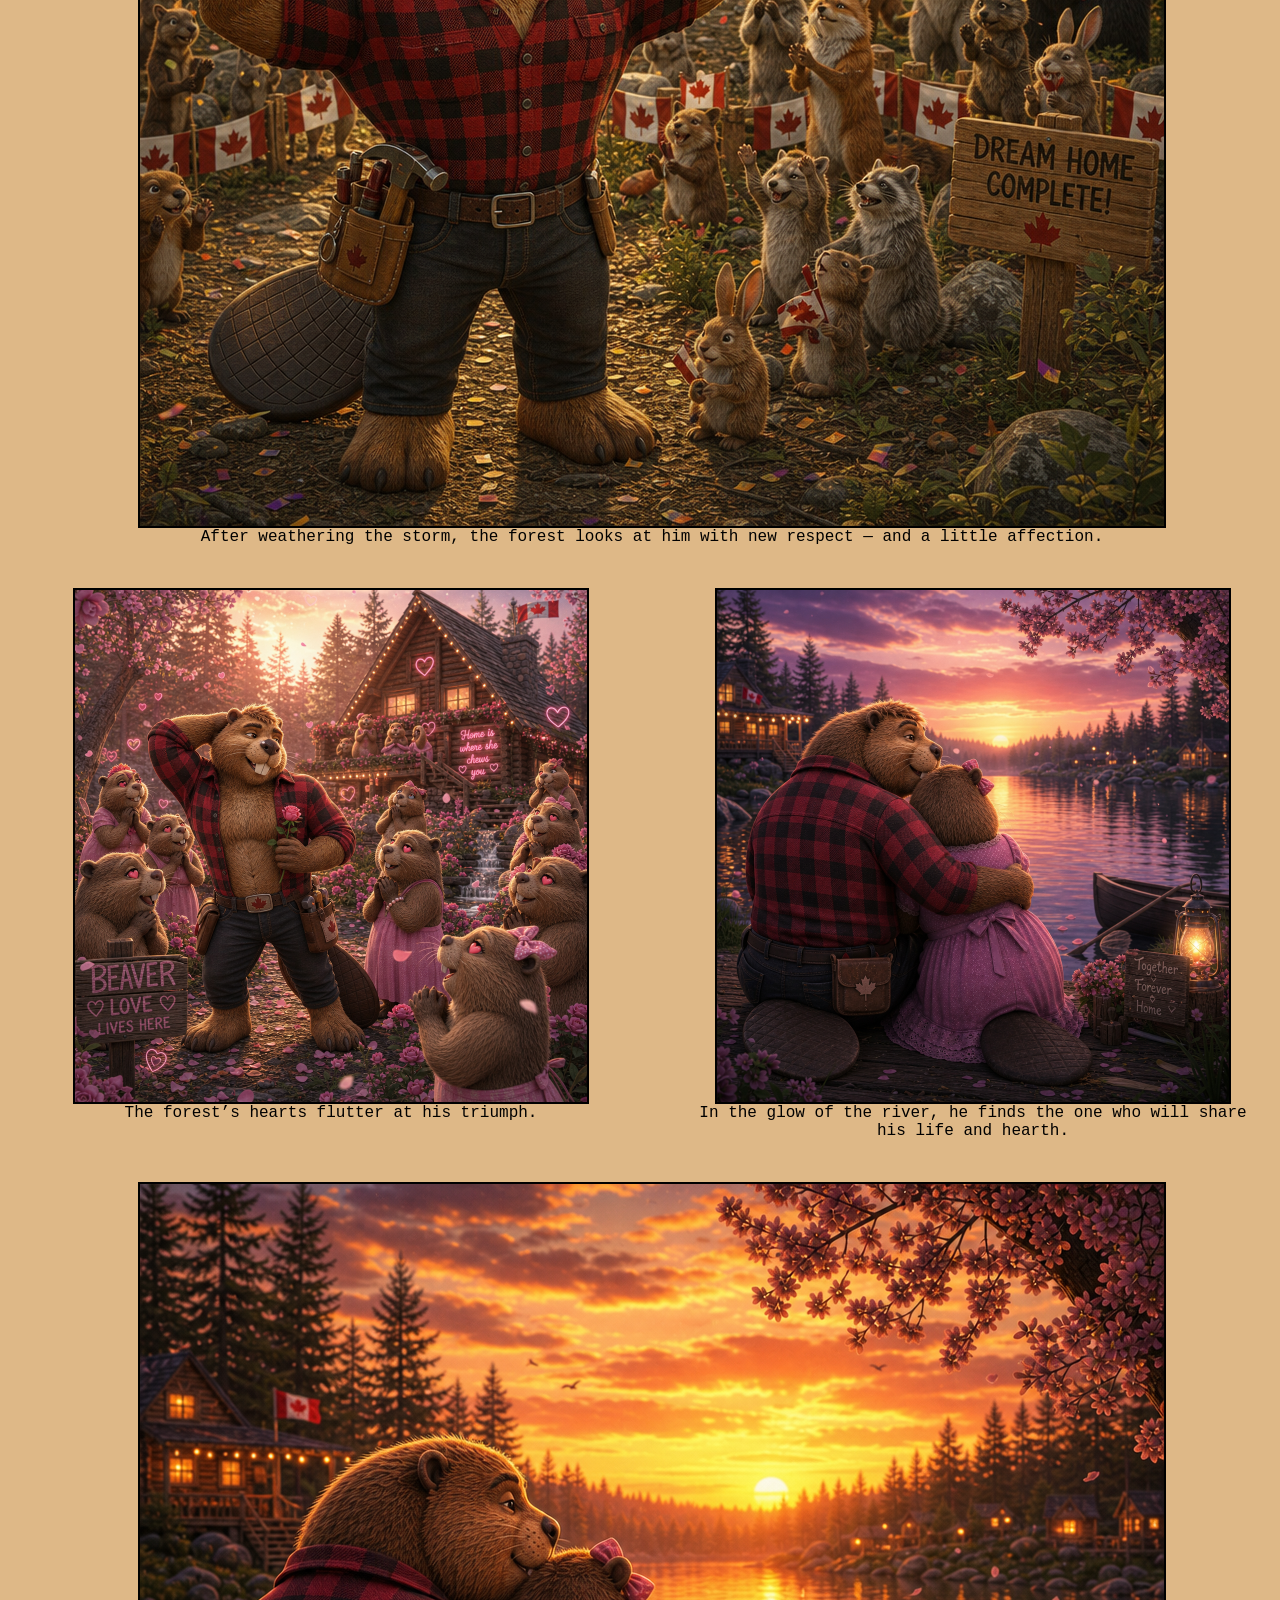
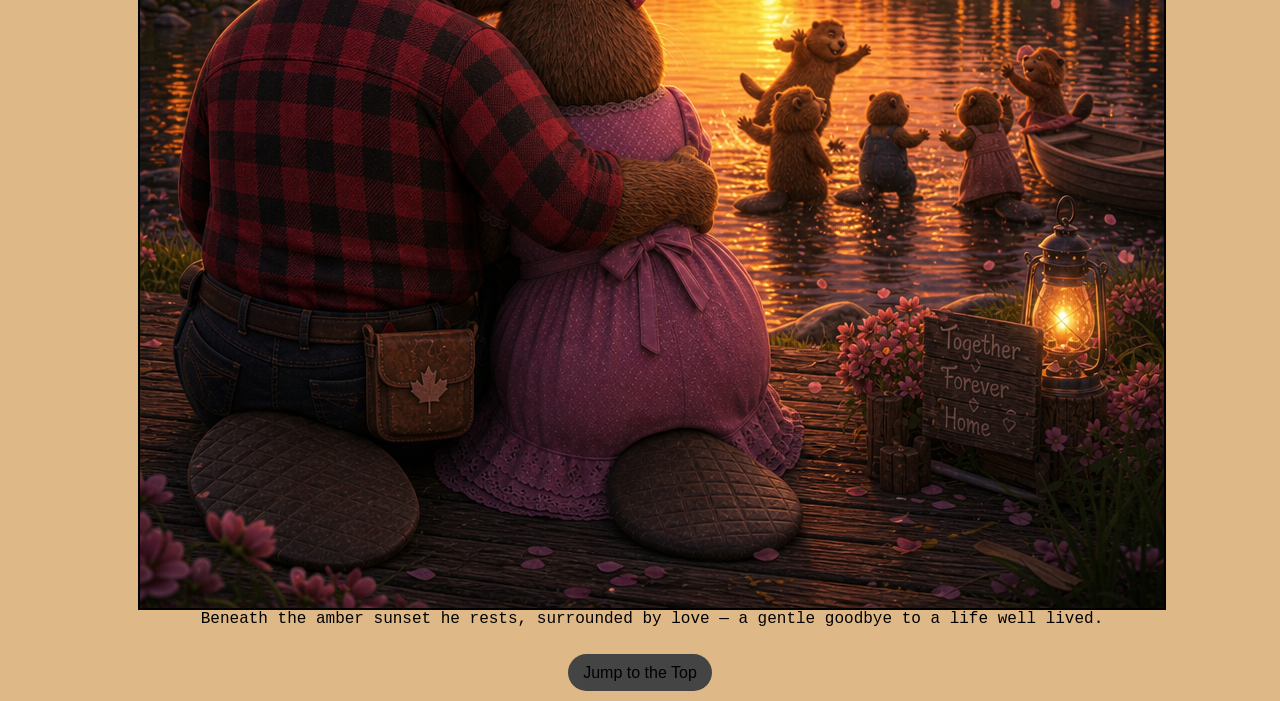
==== commit 5ba0776b: "Final Project Final update before submission" ====
--- a/final/index.html
+++ b/final/index.html
@@ -6,18 +6,10 @@
   <meta http-equiv="X-UA-Compatible" content="IE=edge">
   <meta name="viewport" content="width=device-width, initial-scale=1.0">
   <title>Final Project</title>
-  <link rel="stylesheet" href="/css/style.css">
   <link rel="stylesheet" href="css/style.css">
   <script src="/js/script.js"></script>
 </head>
 <body>
-  <nav id="navbar">
-		<ul>
-			<li><a href="/#">Home</a></li>
-			<li><a href="/homework/index.html">Homework</a></li>
-			<li><a class="active" href="/final/index.html">Final Project</a></li>
-		</ul>
-	</nav>
   <header>
     <h1 id="top">The Life and Times of a Royal Canadian Beaver</h1>
   </header>
@@ -63,7 +55,6 @@
         </figure>
     </div>
   </main>
-
   <footer>
     <a href="#top">Jump to the Top</a>
   </footer>
--- a/final/css/style.css
+++ b/final/css/style.css
@@ -1,3 +1,7 @@
+html{
+    scroll-behavior: smooth;
+}
+
 body {
     background-color: #dedede;
     font-family:'Courier New', Courier, monospace;
@@ -32,8 +36,8 @@
 }
 
 div img{
-    width:200px;
-    height: 200px;
+    width:80vw;
+    height: 80vw;
     display:block;
     margin:auto;
 }
@@ -56,6 +60,15 @@
     width: 100%
 }
 
+footer {
+    text-align: center;
+    margin: 2vh;
+}
+
+footer a{
+    background-color: #444;
+}
+
 @media all and (min-width: 772px){
     body {
         background-color:antiquewhite;
@@ -67,6 +80,8 @@
 
     figure img{
         border-radius: 50%;
+        width: 40vw;
+        height: 40vw;
     }
 
     figure.last {
@@ -82,6 +97,11 @@
 
     figure img{
         border-radius: 0%;
+    }
+
+    figure:nth-child(3n) img{
+        width: 80vw;
+        height: 80vw;
     }
 
     figure:nth-child(3n){
@@ -125,7 +145,7 @@
 
 @media all and (prefers-reduced-motion: reduce){
     html {
-        scroll-behavior: smooth ;
+        scroll-behavior:unset;
     }
 }
 
